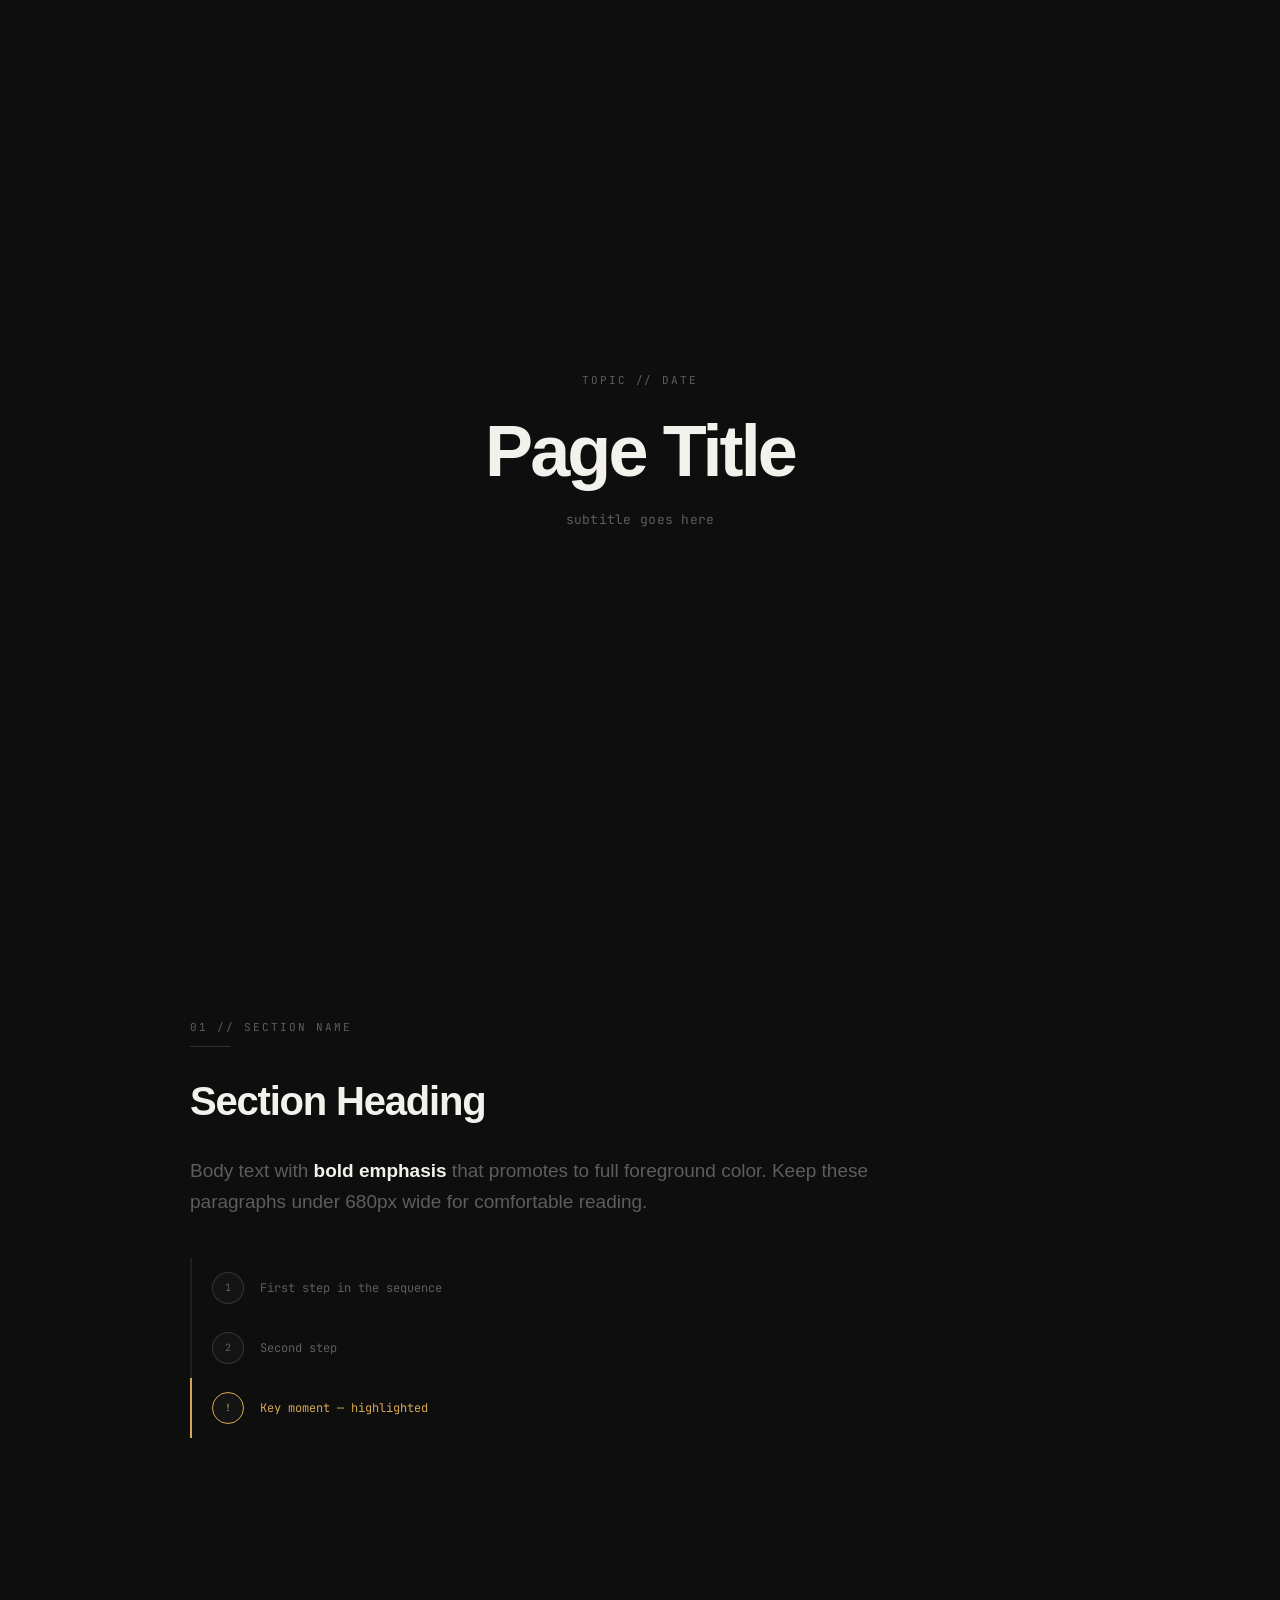
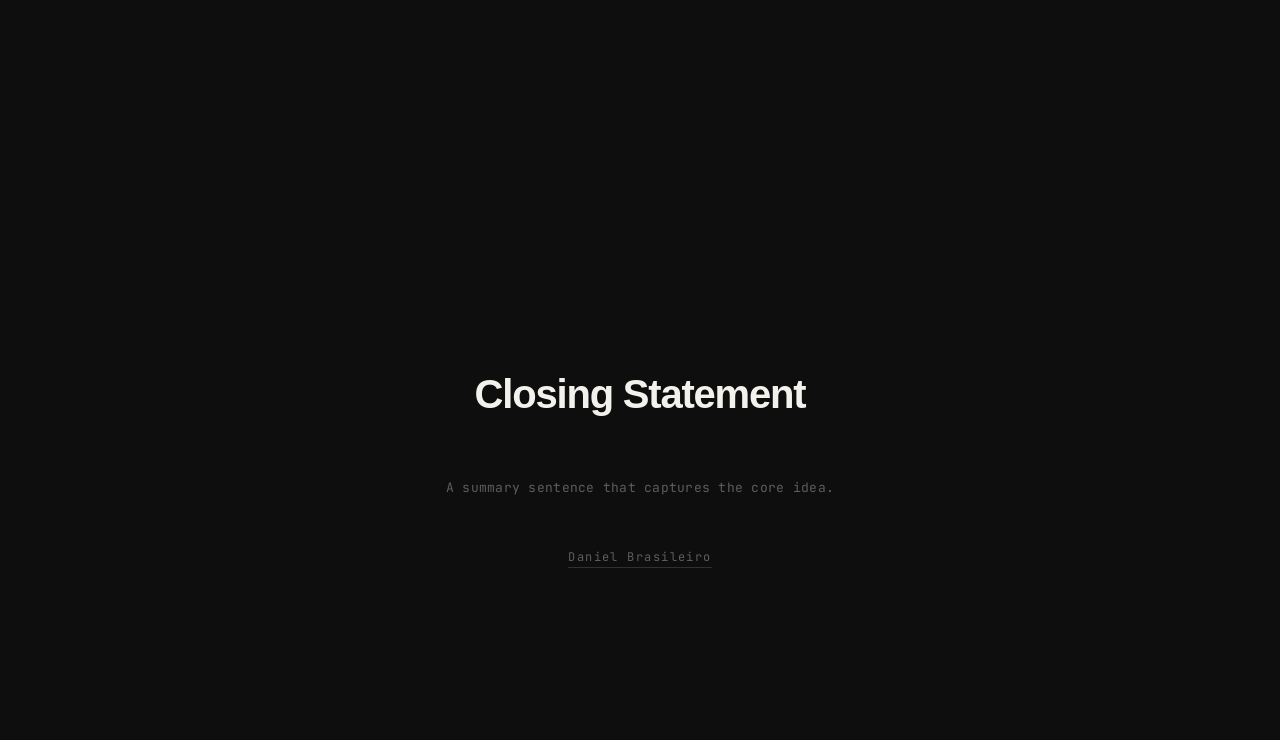
==== starter/index.html @ bafb22a1 "Initial commit: w-b.dev design system — tokens, components, starter template, Claude Code skill" ====
<!DOCTYPE html>
<html lang="en">
<head>
<meta charset="UTF-8">
<meta name="viewport" content="width=device-width, initial-scale=1.0">
<title>Page Title</title>
<link rel="preconnect" href="https://fonts.googleapis.com">
<link rel="preconnect" href="https://fonts.gstatic.com" crossorigin>
<link href="https://fonts.googleapis.com/css2?family=JetBrains+Mono:wght@300;400;500;700&display=swap" rel="stylesheet">
<style>
*,*::before,*::after{margin:0;padding:0;box-sizing:border-box}

/* ═══ DESIGN TOKENS ═══════════════════════════════════════════════════════════
   Source: https://design.w-b.dev
   Repo:   https://github.com/w3b3/design-system-w-b
   ═══════════════════════════════════════════════════════════════════════════ */
:root{
  /* Backgrounds */
  --bg:#0e0e0e;
  --bg2:#141414;

  /* Foreground — warm paper, never pure white */
  --fg:#f3f1ec;

  /* Opacity ladder — hierarchy through opacity, not hue */
  --dim:rgba(243,241,236,0.35);       /* body text, labels */
  --dimmer:rgba(243,241,236,0.15);    /* meta, timestamps, borders */
  --hair:rgba(243,241,236,0.08);      /* subtle dividers, card edges */

  /* Accent — the only non-grayscale color */
  --accent:#d4a853;
  --accent-dim:rgba(212,168,83,0.3);

  /* Typography — two faces, no exceptions */
  --mono:"JetBrains Mono",ui-monospace,SFMono-Regular,monospace;
  --helv:Helvetica,"Helvetica Neue",Arial,sans-serif;
}

/* ═══ BASE ═════════════════════════════════════════════════════════════════ */
html{scroll-behavior:smooth;background:var(--bg);color:var(--fg);font-family:var(--helv)}
body{background:var(--bg);overflow-x:hidden;-webkit-font-smoothing:antialiased}

/* ═══ SECTIONS ═════════════════════════════════════════════════════════════ */
.section{
  min-height:100vh;
  padding:120px 60px;
  opacity:0;transform:translateY(30px);
  transition:opacity 0.7s ease,transform 0.7s ease;
}
.section.visible{opacity:1;transform:translateY(0)}
.section-narrow{max-width:900px;margin:0 auto}
.section-wide{max-width:1400px;margin:0 auto}

/* ═══ TYPOGRAPHY ═══════════════════════════════════════════════════════════ */
h1{font-weight:700;font-size:clamp(42px,6vw,72px);letter-spacing:-0.04em;line-height:1.0}
h2{font-weight:700;font-size:clamp(24px,3.5vw,40px);letter-spacing:-0.03em;line-height:1.1;margin-bottom:32px}
h3{font-weight:700;font-size:clamp(18px,2.5vw,28px);letter-spacing:-0.02em;line-height:1.2;margin-bottom:16px}
.label{font-family:var(--mono);font-size:11px;letter-spacing:0.18em;text-transform:uppercase;color:var(--dim);margin-bottom:12px}
.body{font-family:var(--helv);font-size:clamp(16px,1.6vw,19px);line-height:1.65;color:var(--dim);max-width:680px}
.body strong{color:var(--fg);font-weight:600}
.mono{font-family:var(--mono);font-size:13px;letter-spacing:0.02em;color:var(--dim)}
.accent{color:var(--accent)}

/* ═══ UTILITIES ════════════════════════════════════════════════════════════ */
.divider{width:40px;height:1px;background:var(--dimmer);margin:0 0 32px}

/* ═══ FLOW CHAIN ═══════════════════════════════════════════════════════════ */
.flow-chain{display:flex;flex-direction:column;gap:0;margin:50px 0}
.flow-step{display:flex;align-items:center;gap:16px;padding:14px 20px;border-left:2px solid var(--hair);
  opacity:0;transform:translateX(-20px);transition:all 0.5s ease}
.visible .flow-step{opacity:1;transform:translateX(0)}
.flow-step:nth-child(1){transition-delay:0.1s}
.flow-step:nth-child(2){transition-delay:0.2s}
.flow-step:nth-child(3){transition-delay:0.3s}
.flow-step:nth-child(4){transition-delay:0.4s}
.flow-step:nth-child(5){transition-delay:0.5s}
.flow-step:nth-child(6){transition-delay:0.6s}
.flow-step:nth-child(7){transition-delay:0.7s}
.flow-step .step-icon{width:32px;height:32px;border-radius:50%;background:var(--bg2);border:1px solid var(--dimmer);
  display:flex;align-items:center;justify-content:center;font-family:var(--mono);font-size:10px;color:var(--dim);flex-shrink:0}
.flow-step .step-label{font-family:var(--mono);font-size:12px;color:var(--dim)}
.flow-step .step-time{font-family:var(--mono);font-size:11px;color:var(--dimmer);margin-left:auto;flex-shrink:0}
.flow-step.highlight{border-left-color:var(--accent)}
.flow-step.highlight .step-icon{border-color:var(--accent);color:var(--accent)}
.flow-step.highlight .step-label{color:var(--accent)}

/* ═══ CARDS ════════════════════════════════════════════════════════════════ */
.card-grid{display:grid;grid-template-columns:repeat(auto-fill,minmax(300px,1fr));gap:24px;margin:50px 0}
.card{padding:24px;border:1px solid var(--hair);background:var(--bg2);
  opacity:0;transform:translateY(20px);transition:all 0.6s ease}
.visible .card{opacity:1;transform:translateY(0)}
.visible .card:nth-child(1){transition-delay:0.1s}
.visible .card:nth-child(2){transition-delay:0.2s}
.visible .card:nth-child(3){transition-delay:0.3s}
.visible .card:nth-child(4){transition-delay:0.4s}
.visible .card:nth-child(5){transition-delay:0.5s}
.visible .card:nth-child(6){transition-delay:0.6s}
.card h4{font-family:var(--helv);font-weight:700;font-size:15px;letter-spacing:-0.01em;margin-bottom:10px}
.card p{font-family:var(--mono);font-size:12px;color:var(--dim);line-height:1.5}
.card.accent-card{border-color:var(--accent-dim)}
.card.accent-card h4{color:var(--accent)}

/* ═══ TOPOLOGY BOX ═════════════════════════════════════════════════════════ */
.topo-box{border:1px solid var(--hair);padding:24px;position:relative;margin:20px 0}
.topo-box .topo-title{font-family:var(--mono);font-size:10px;letter-spacing:0.16em;text-transform:uppercase;
  color:var(--dimmer);position:absolute;top:-8px;left:16px;background:var(--bg);padding:0 8px}
.topo-items{display:flex;flex-wrap:wrap;gap:10px;margin-top:8px}
.topo-item{font-family:var(--mono);font-size:11px;padding:5px 12px;border:1px solid var(--dimmer);color:var(--dim)}
.topo-item.hot{border-color:var(--accent-dim);color:var(--accent)}

/* ═══ STACKED LAYERS ═══════════════════════════════════════════════════════ */
.layers{display:flex;flex-direction:column;gap:0;max-width:700px;margin:50px 0}
.layer{padding:20px 24px;border:1px solid var(--hair);border-bottom:none;
  opacity:0;transform:translateY(20px);transition:all 0.5s ease}
.layer:last-child{border-bottom:1px solid var(--hair)}
.visible .layer{opacity:1;transform:translateY(0)}
.visible .layer:nth-child(1){transition-delay:0.15s}
.visible .layer:nth-child(2){transition-delay:0.35s}
.visible .layer:nth-child(3){transition-delay:0.55s}
.layer-name{font-family:var(--helv);font-weight:700;font-size:14px;margin-bottom:4px}
.layer-desc{font-family:var(--mono);font-size:11px;color:var(--dim)}
.layer.hot{border-color:var(--accent-dim)}
.layer.hot .layer-name{color:var(--accent)}

/* ═══ MATURITY / PROGRESS ══════════════════════════════════════════════════ */
.maturity{margin:50px 0}
.mat-level{display:flex;align-items:stretch;border-bottom:1px solid var(--hair);
  opacity:0;transform:translateX(-20px);transition:all 0.5s ease}
.visible .mat-level{opacity:1;transform:translateX(0)}
.visible .mat-level:nth-child(1){transition-delay:0.1s}
.visible .mat-level:nth-child(2){transition-delay:0.25s}
.visible .mat-level:nth-child(3){transition-delay:0.4s}
.visible .mat-level:nth-child(4){transition-delay:0.55s}
.visible .mat-level:nth-child(5){transition-delay:0.7s}
.mat-num{width:50px;padding:16px 0;text-align:center;font-family:var(--helv);font-weight:700;font-size:24px;color:var(--dimmer);flex-shrink:0}
.mat-content{padding:16px;flex:1}
.mat-content h4{font-family:var(--helv);font-weight:700;font-size:14px;margin-bottom:4px}
.mat-content p{font-family:var(--mono);font-size:11px;color:var(--dim);line-height:1.4}
.mat-level.current .mat-num{color:var(--accent)}
.mat-level.current{border-left:3px solid var(--accent)}

/* ═══ PIPELINE NODES ═══════════════════════════════════════════════════════ */
.node-row{display:flex;align-items:center;gap:20px;flex-wrap:wrap;margin:30px 0}
.node{width:64px;height:64px;border-radius:50%;border:2px solid var(--fg);
  display:flex;align-items:center;justify-content:center;
  font-family:var(--mono);font-size:9px;letter-spacing:0.06em;text-transform:uppercase}
.node.filled{background:var(--fg);color:var(--bg)}
.node.accent{border-color:var(--accent);color:var(--accent)}
.node-arrow{font-family:var(--mono);color:var(--dimmer);font-size:16px}

/* ═══ SPLIT PANELS ═════════════════════════════════════════════════════════ */
.split{display:grid;grid-template-columns:1fr 1fr;gap:60px;margin:60px 0}
.split-panel{padding:30px;border:1px solid var(--hair);position:relative}
.split-panel.old{opacity:0.4}
.split-panel.new{border-color:var(--accent-dim)}
.split-panel .panel-label{font-family:var(--mono);font-size:10px;letter-spacing:0.2em;text-transform:uppercase;color:var(--dim);margin-bottom:20px}
.split-panel.new .panel-label{color:var(--accent)}

/* ═══ TIMELINE / ROADMAP ═══════════════════════════════════════════════════ */
.roadmap{margin:50px 0}
.phase{padding:24px 0 24px 36px;border-left:2px solid var(--hair);position:relative;
  opacity:0;transform:translateX(-20px);transition:all 0.5s ease}
.visible .phase{opacity:1;transform:translateX(0)}
.visible .phase:nth-child(1){transition-delay:0.1s}
.visible .phase:nth-child(2){transition-delay:0.25s}
.visible .phase:nth-child(3){transition-delay:0.4s}
.visible .phase:nth-child(4){transition-delay:0.55s}
.visible .phase:nth-child(5){transition-delay:0.7s}
.phase::before{content:'';position:absolute;left:-6px;top:28px;width:10px;height:10px;border-radius:50%;background:var(--bg);border:2px solid var(--dimmer)}
.phase h4{font-family:var(--helv);font-weight:700;font-size:16px;margin-bottom:6px}
.phase ul{list-style:none;padding:0}
.phase li{font-family:var(--mono);font-size:12px;color:var(--dim);padding:3px 0;line-height:1.4}
.phase li::before{content:'';display:inline-block;width:6px;height:1px;background:var(--dim);margin-right:10px;vertical-align:middle}

/* ═══ ANIMATIONS ═══════════════════════════════════════════════════════════ */
@keyframes breathe{0%,100%{opacity:0.3}50%{opacity:1}}
@keyframes nodeIn{from{opacity:0;transform:scale(0.5)}to{opacity:1;transform:scale(1)}}
.breathe{animation:breathe 2s ease infinite}

/* ═══ RESPONSIVE ═══════════════════════════════════════════════════════════ */
@media(max-width:768px){
  .section{padding:80px 24px}
  .split{grid-template-columns:1fr;gap:30px}
  .card-grid{grid-template-columns:1fr}
}
</style>
</head>
<body>

<!-- ═══ HERO ═══════════════════════════════════════════════════════════════ -->
<section class="section" style="display:flex;flex-direction:column;justify-content:center;align-items:center;text-align:center;opacity:1;transform:none">
  <div class="label">Topic // Date</div>
  <h1 style="margin:16px 0">Page Title</h1>
  <p class="mono" style="margin-top:8px">subtitle goes here</p>
</section>

<!-- ═══ SECTION TEMPLATE ══════════════════════════════════════════════════ -->
<section class="section">
  <div class="section-narrow">
    <div class="label">01 // Section Name</div>
    <div class="divider"></div>
    <h2>Section Heading</h2>
    <p class="body">Body text with <strong>bold emphasis</strong> that promotes to full foreground color. Keep these paragraphs under 680px wide for comfortable reading.</p>

    <!-- Replace with your component of choice -->
    <div class="flow-chain" style="margin-top:40px">
      <div class="flow-step"><div class="step-icon">1</div><div class="step-label">First step in the sequence</div></div>
      <div class="flow-step"><div class="step-icon">2</div><div class="step-label">Second step</div></div>
      <div class="flow-step highlight"><div class="step-icon">!</div><div class="step-label">Key moment — highlighted</div></div>
    </div>
  </div>
</section>

<!-- ═══ OUTRO ═════════════════════════════════════════════════════════════ -->
<section class="section" style="display:flex;flex-direction:column;justify-content:center;align-items:center;text-align:center;min-height:60vh">
  <h2>Closing Statement</h2>
  <p class="mono" style="margin-top:30px;max-width:500px;text-align:center;line-height:1.6">A summary sentence that captures the core idea.</p>
  <a href="https://linkedin.com/in/brasileiro" target="_blank" rel="noopener"
     style="display:inline-block;margin-top:50px;font-family:var(--mono);font-size:12px;letter-spacing:0.12em;color:var(--dim);text-decoration:none;border-bottom:1px solid var(--dimmer);padding-bottom:2px;transition:color 0.2s,border-color 0.2s"
     onmouseover="this.style.color='var(--fg)';this.style.borderColor='var(--fg)'"
     onmouseout="this.style.color='var(--dim)';this.style.borderColor='var(--dimmer)'">Daniel Brasileiro</a>
</section>

<!-- ═══ SCROLL OBSERVER ═══════════════════════════════════════════════════ -->
<script>
const observer = new IntersectionObserver((entries) => {
  entries.forEach(entry => {
    if (entry.isIntersecting) entry.target.classList.add('visible');
  });
}, { threshold: 0.15, rootMargin: '0px 0px -10% 0px' });
document.querySelectorAll('.section').forEach(s => observer.observe(s));
</script>
</body>
</html>
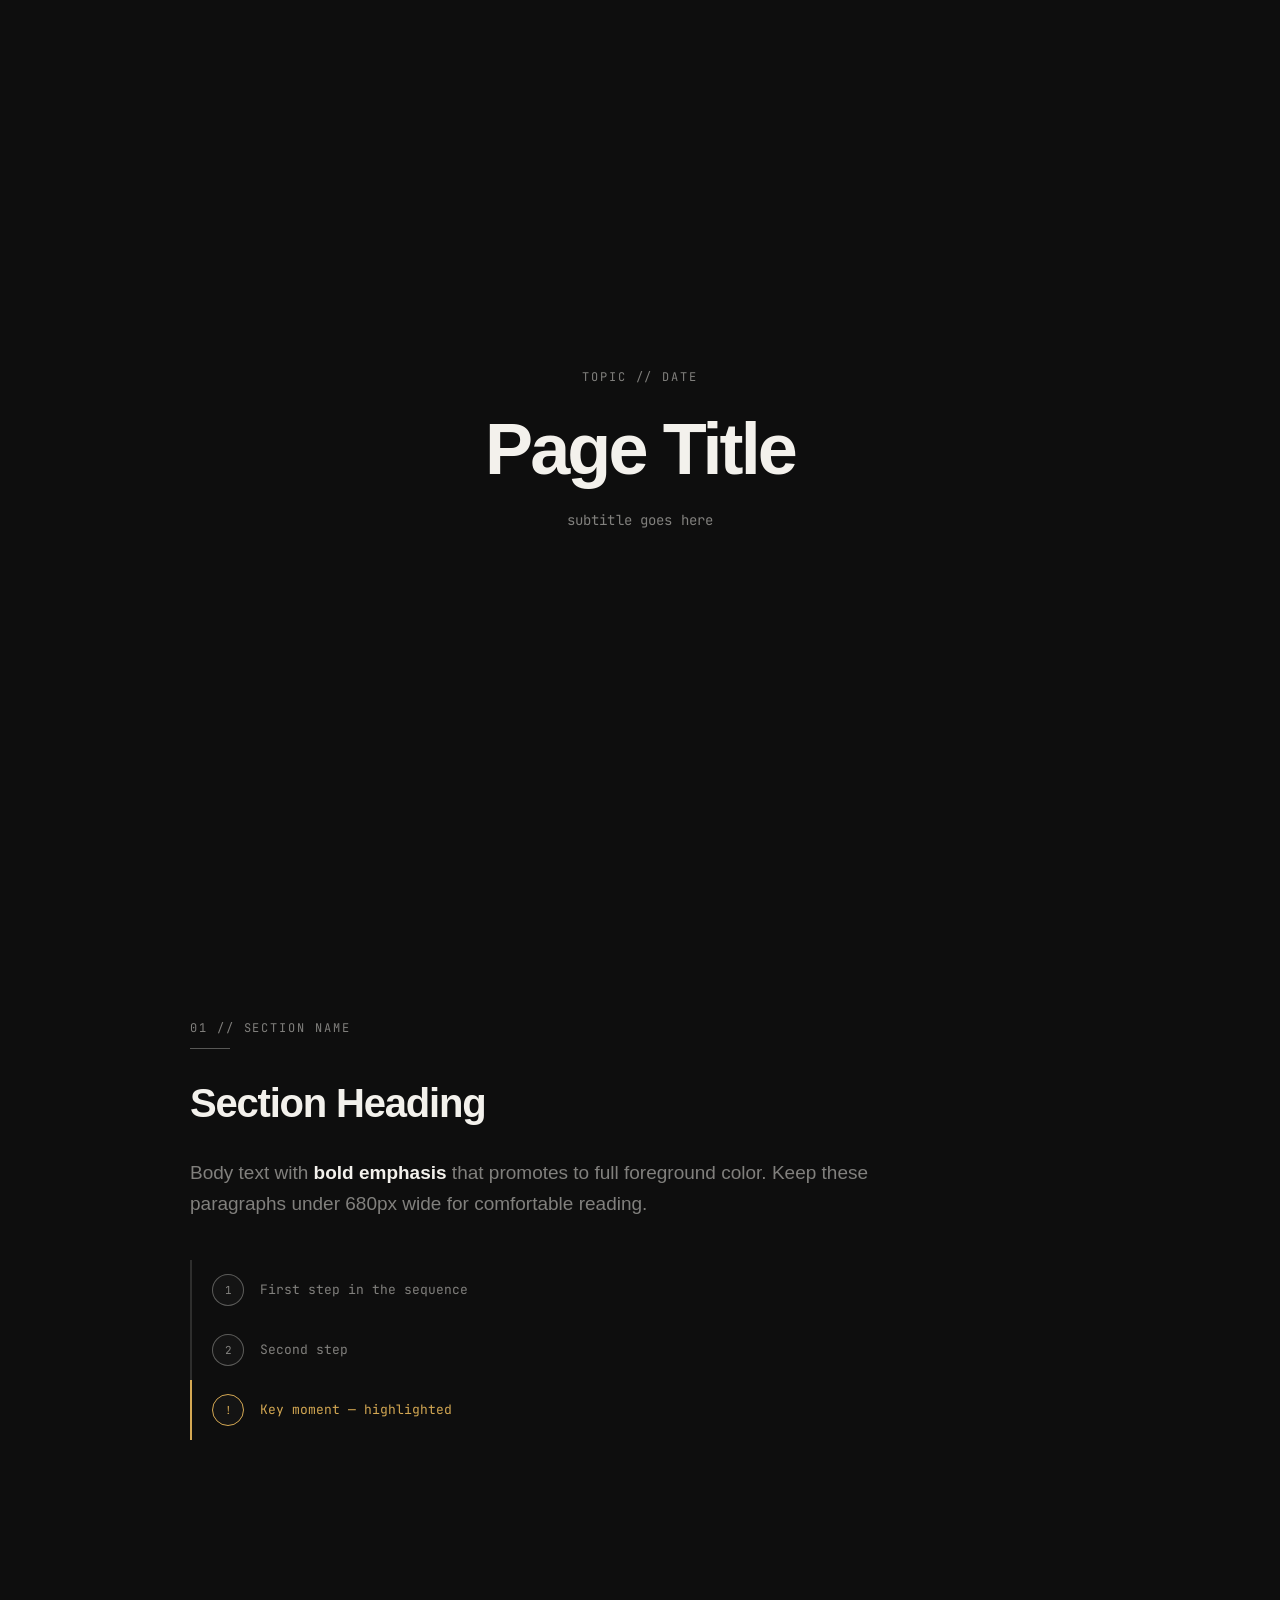
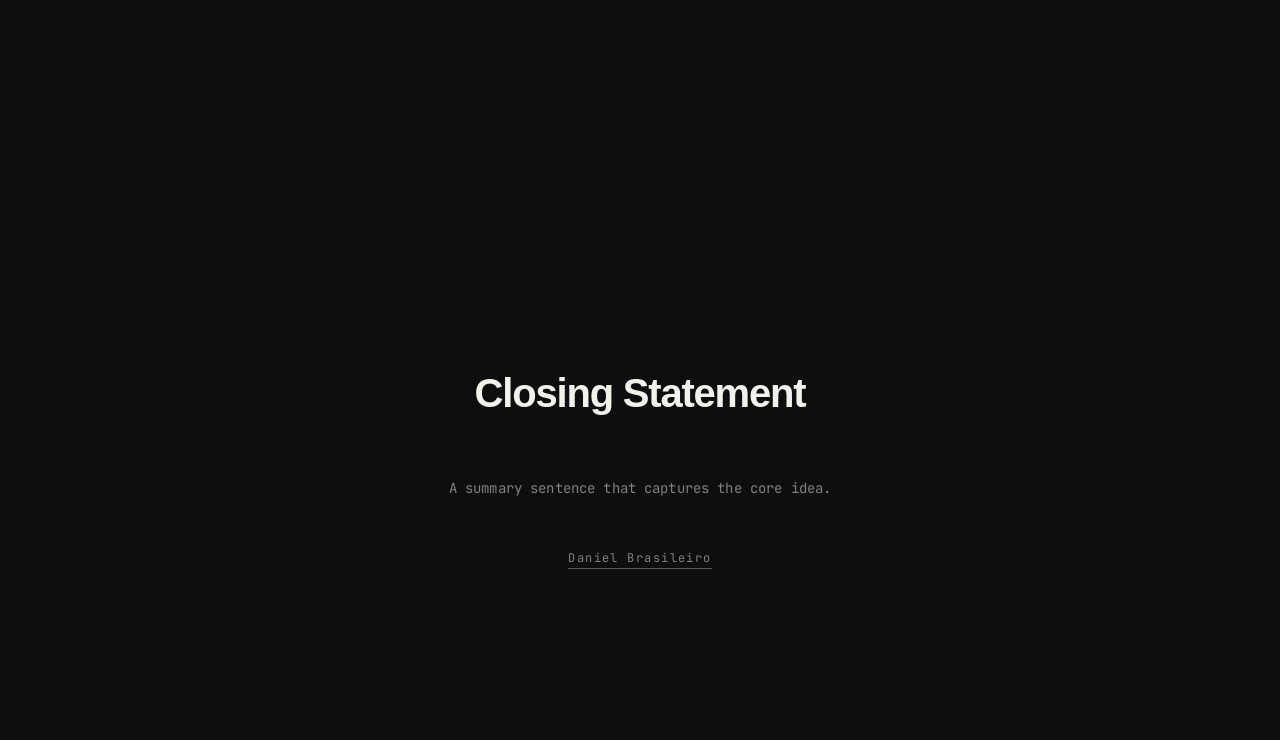
==== commit 980cc567: "Improve design system readability by raising contrast and text sizes" ====
--- a/starter/index.html
+++ b/starter/index.html
@@ -23,9 +23,10 @@
   --fg:#f3f1ec;
 
   /* Opacity ladder — hierarchy through opacity, not hue */
-  --dim:rgba(243,241,236,0.35);       /* body text, labels */
-  --dimmer:rgba(243,241,236,0.15);    /* meta, timestamps, borders */
-  --hair:rgba(243,241,236,0.08);      /* subtle dividers, card edges */
+  /* Note: keep body text >= 4.5:1 contrast on --bg */
+  --dim:rgba(243,241,236,0.5);        /* body text, labels */
+  --dimmer:rgba(243,241,236,0.32);    /* meta, timestamps, borders */
+  --hair:rgba(243,241,236,0.14);      /* subtle dividers, card edges */
 
   /* Accent — the only non-grayscale color */
   --accent:#d4a853;
@@ -37,8 +38,8 @@
 }
 
 /* ═══ BASE ═════════════════════════════════════════════════════════════════ */
-html{scroll-behavior:smooth;background:var(--bg);color:var(--fg);font-family:var(--helv)}
-body{background:var(--bg);overflow-x:hidden;-webkit-font-smoothing:antialiased}
+html{scroll-behavior:smooth;background:var(--bg);color:var(--fg);font-family:var(--helv);font-size:16px}
+body{background:var(--bg);overflow-x:hidden;-webkit-font-smoothing:antialiased;text-rendering:optimizeLegibility}
 
 /* ═══ SECTIONS ═════════════════════════════════════════════════════════════ */
 .section{
@@ -55,10 +56,10 @@
 h1{font-weight:700;font-size:clamp(42px,6vw,72px);letter-spacing:-0.04em;line-height:1.0}
 h2{font-weight:700;font-size:clamp(24px,3.5vw,40px);letter-spacing:-0.03em;line-height:1.1;margin-bottom:32px}
 h3{font-weight:700;font-size:clamp(18px,2.5vw,28px);letter-spacing:-0.02em;line-height:1.2;margin-bottom:16px}
-.label{font-family:var(--mono);font-size:11px;letter-spacing:0.18em;text-transform:uppercase;color:var(--dim);margin-bottom:12px}
+.label{font-family:var(--mono);font-size:12px;letter-spacing:0.16em;text-transform:uppercase;color:var(--dim);margin-bottom:12px}
 .body{font-family:var(--helv);font-size:clamp(16px,1.6vw,19px);line-height:1.65;color:var(--dim);max-width:680px}
 .body strong{color:var(--fg);font-weight:600}
-.mono{font-family:var(--mono);font-size:13px;letter-spacing:0.02em;color:var(--dim)}
+.mono{font-family:var(--mono);font-size:14px;letter-spacing:0.01em;color:var(--dim);line-height:1.6}
 .accent{color:var(--accent)}
 
 /* ═══ UTILITIES ════════════════════════════════════════════════════════════ */
@@ -77,9 +78,9 @@
 .flow-step:nth-child(6){transition-delay:0.6s}
 .flow-step:nth-child(7){transition-delay:0.7s}
 .flow-step .step-icon{width:32px;height:32px;border-radius:50%;background:var(--bg2);border:1px solid var(--dimmer);
-  display:flex;align-items:center;justify-content:center;font-family:var(--mono);font-size:10px;color:var(--dim);flex-shrink:0}
-.flow-step .step-label{font-family:var(--mono);font-size:12px;color:var(--dim)}
-.flow-step .step-time{font-family:var(--mono);font-size:11px;color:var(--dimmer);margin-left:auto;flex-shrink:0}
+  display:flex;align-items:center;justify-content:center;font-family:var(--mono);font-size:11px;color:var(--dim);flex-shrink:0}
+.flow-step .step-label{font-family:var(--mono);font-size:13px;color:var(--dim)}
+.flow-step .step-time{font-family:var(--mono);font-size:12px;color:var(--dimmer);margin-left:auto;flex-shrink:0}
 .flow-step.highlight{border-left-color:var(--accent)}
 .flow-step.highlight .step-icon{border-color:var(--accent);color:var(--accent)}
 .flow-step.highlight .step-label{color:var(--accent)}
@@ -96,16 +97,16 @@
 .visible .card:nth-child(5){transition-delay:0.5s}
 .visible .card:nth-child(6){transition-delay:0.6s}
 .card h4{font-family:var(--helv);font-weight:700;font-size:15px;letter-spacing:-0.01em;margin-bottom:10px}
-.card p{font-family:var(--mono);font-size:12px;color:var(--dim);line-height:1.5}
+.card p{font-family:var(--mono);font-size:13px;color:var(--dim);line-height:1.55}
 .card.accent-card{border-color:var(--accent-dim)}
 .card.accent-card h4{color:var(--accent)}
 
 /* ═══ TOPOLOGY BOX ═════════════════════════════════════════════════════════ */
 .topo-box{border:1px solid var(--hair);padding:24px;position:relative;margin:20px 0}
-.topo-box .topo-title{font-family:var(--mono);font-size:10px;letter-spacing:0.16em;text-transform:uppercase;
+.topo-box .topo-title{font-family:var(--mono);font-size:11px;letter-spacing:0.14em;text-transform:uppercase;
   color:var(--dimmer);position:absolute;top:-8px;left:16px;background:var(--bg);padding:0 8px}
 .topo-items{display:flex;flex-wrap:wrap;gap:10px;margin-top:8px}
-.topo-item{font-family:var(--mono);font-size:11px;padding:5px 12px;border:1px solid var(--dimmer);color:var(--dim)}
+.topo-item{font-family:var(--mono);font-size:12px;padding:5px 12px;border:1px solid var(--dimmer);color:var(--dim)}
 .topo-item.hot{border-color:var(--accent-dim);color:var(--accent)}
 
 /* ═══ STACKED LAYERS ═══════════════════════════════════════════════════════ */
@@ -118,7 +119,7 @@
 .visible .layer:nth-child(2){transition-delay:0.35s}
 .visible .layer:nth-child(3){transition-delay:0.55s}
 .layer-name{font-family:var(--helv);font-weight:700;font-size:14px;margin-bottom:4px}
-.layer-desc{font-family:var(--mono);font-size:11px;color:var(--dim)}
+.layer-desc{font-family:var(--mono);font-size:12px;color:var(--dim);line-height:1.45}
 .layer.hot{border-color:var(--accent-dim)}
 .layer.hot .layer-name{color:var(--accent)}
 
@@ -135,7 +136,7 @@
 .mat-num{width:50px;padding:16px 0;text-align:center;font-family:var(--helv);font-weight:700;font-size:24px;color:var(--dimmer);flex-shrink:0}
 .mat-content{padding:16px;flex:1}
 .mat-content h4{font-family:var(--helv);font-weight:700;font-size:14px;margin-bottom:4px}
-.mat-content p{font-family:var(--mono);font-size:11px;color:var(--dim);line-height:1.4}
+.mat-content p{font-family:var(--mono);font-size:12px;color:var(--dim);line-height:1.5}
 .mat-level.current .mat-num{color:var(--accent)}
 .mat-level.current{border-left:3px solid var(--accent)}
 
@@ -143,7 +144,7 @@
 .node-row{display:flex;align-items:center;gap:20px;flex-wrap:wrap;margin:30px 0}
 .node{width:64px;height:64px;border-radius:50%;border:2px solid var(--fg);
   display:flex;align-items:center;justify-content:center;
-  font-family:var(--mono);font-size:9px;letter-spacing:0.06em;text-transform:uppercase}
+  font-family:var(--mono);font-size:10px;letter-spacing:0.05em;text-transform:uppercase}
 .node.filled{background:var(--fg);color:var(--bg)}
 .node.accent{border-color:var(--accent);color:var(--accent)}
 .node-arrow{font-family:var(--mono);color:var(--dimmer);font-size:16px}
@@ -153,7 +154,7 @@
 .split-panel{padding:30px;border:1px solid var(--hair);position:relative}
 .split-panel.old{opacity:0.4}
 .split-panel.new{border-color:var(--accent-dim)}
-.split-panel .panel-label{font-family:var(--mono);font-size:10px;letter-spacing:0.2em;text-transform:uppercase;color:var(--dim);margin-bottom:20px}
+.split-panel .panel-label{font-family:var(--mono);font-size:12px;letter-spacing:0.14em;text-transform:uppercase;color:var(--dim);margin-bottom:20px}
 .split-panel.new .panel-label{color:var(--accent)}
 
 /* ═══ TIMELINE / ROADMAP ═══════════════════════════════════════════════════ */
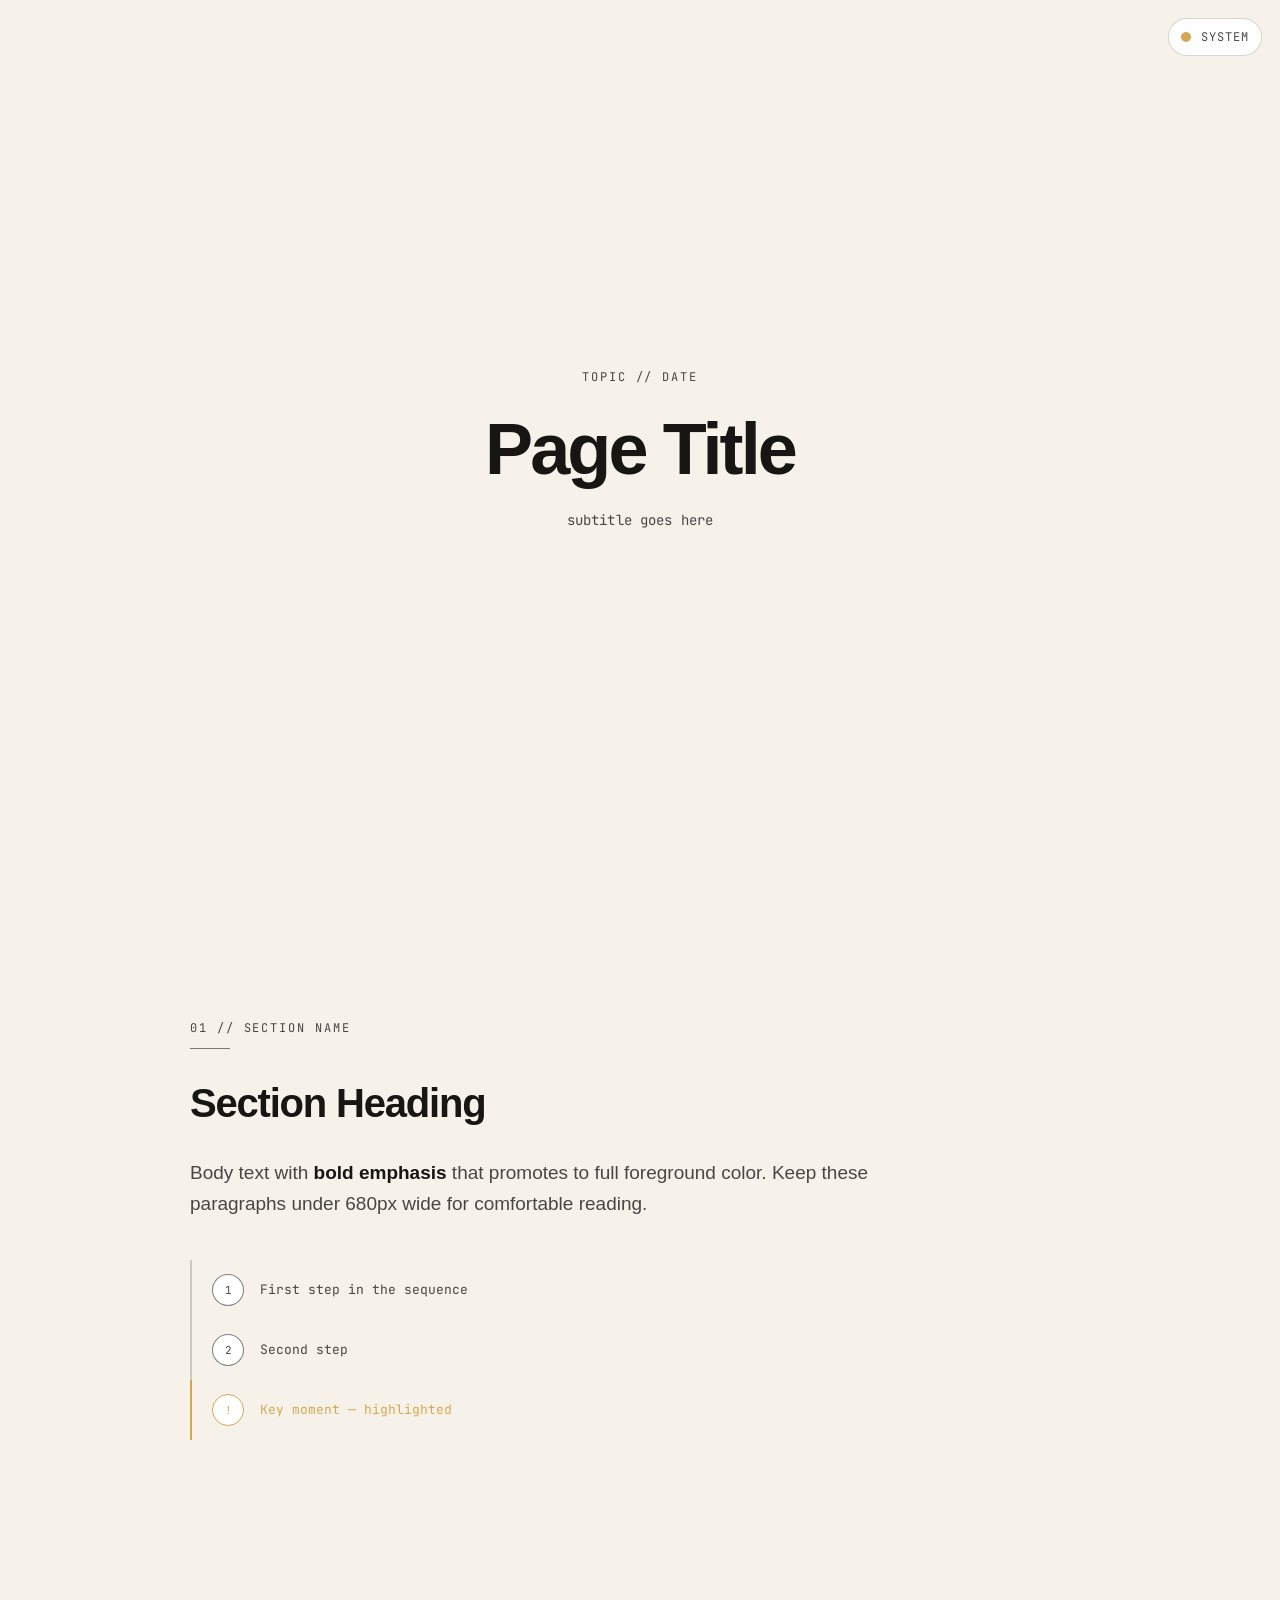
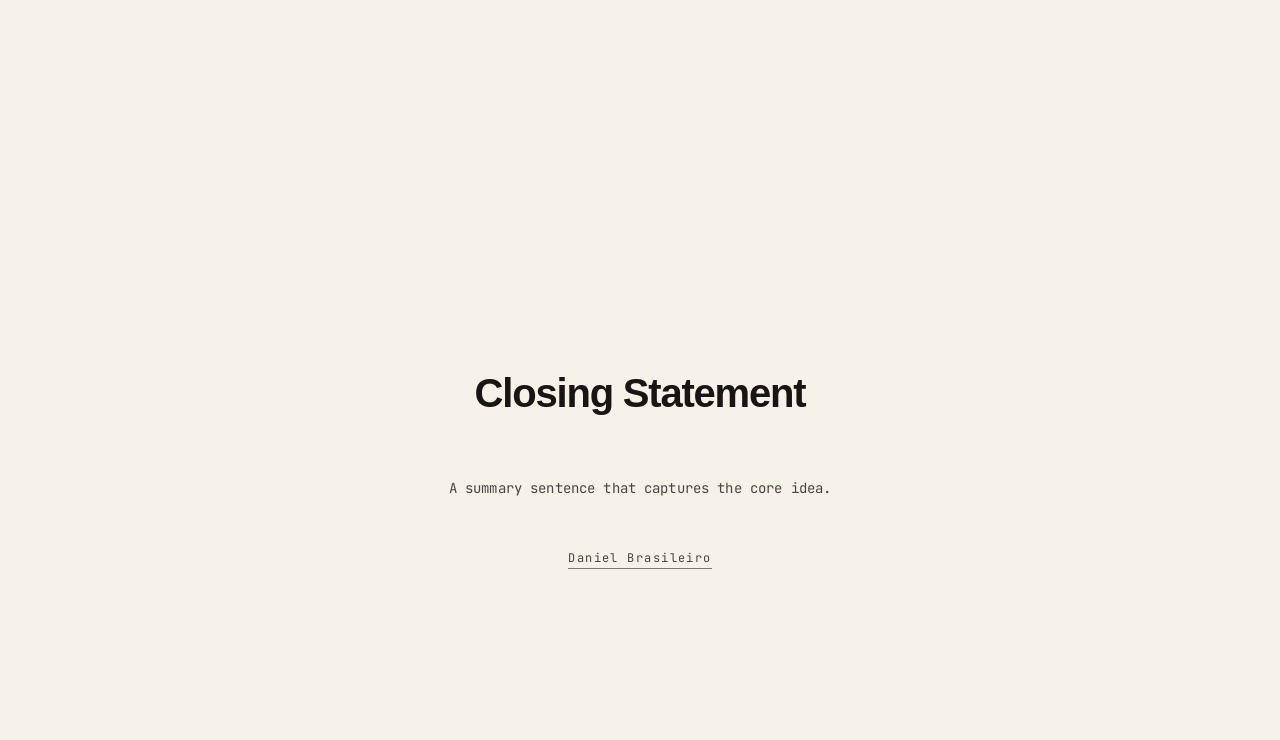
==== commit b4ace4e8: "Add light theme toggle and tokens" ====
--- a/starter/index.html
+++ b/starter/index.html
@@ -37,9 +37,50 @@
   --helv:Helvetica,"Helvetica Neue",Arial,sans-serif;
 }
 
+/* Light theme */
+:root[data-theme="light"]{
+  --bg:#f6f2ea;
+  --bg2:#ffffff;
+  --fg:#171614;
+  --dim:rgba(23,22,20,0.78);
+  --dimmer:rgba(23,22,20,0.55);
+  --hair:rgba(23,22,20,0.18);
+}
+@media (prefers-color-scheme: light){
+  :root:not([data-theme]){
+    --bg:#f6f2ea;
+    --bg2:#ffffff;
+    --fg:#171614;
+    --dim:rgba(23,22,20,0.78);
+    --dimmer:rgba(23,22,20,0.55);
+    --hair:rgba(23,22,20,0.18);
+  }
+}
+@media (prefers-contrast: more) and (prefers-color-scheme: light){
+  :root:not([data-theme]),
+  :root[data-theme="light"]{
+    --dim:rgba(23,22,20,0.9);
+    --dimmer:rgba(23,22,20,0.72);
+    --hair:rgba(23,22,20,0.28);
+  }
+}
+
 /* ═══ BASE ═════════════════════════════════════════════════════════════════ */
 html{scroll-behavior:smooth;background:var(--bg);color:var(--fg);font-family:var(--helv);font-size:16px}
 body{background:var(--bg);overflow-x:hidden;-webkit-font-smoothing:antialiased;text-rendering:optimizeLegibility}
+
+/* Theme toggle */
+.theme-toggle{
+  position:fixed;top:18px;right:18px;z-index:50;
+  display:inline-flex;align-items:center;gap:10px;
+  padding:10px 12px;border-radius:999px;
+  border:1px solid var(--hair);background:color-mix(in srgb, var(--bg2) 92%, transparent);
+  color:var(--dim);font-family:var(--mono);font-size:12px;letter-spacing:0.08em;text-transform:uppercase;
+  cursor:pointer;user-select:none;transition:color 0.2s,border-color 0.2s,background 0.2s,transform 0.2s;
+}
+.theme-toggle:hover{color:var(--fg);border-color:var(--dimmer);transform:translateY(-1px)}
+.theme-toggle .dot{width:10px;height:10px;border-radius:50%;background:var(--accent)}
+.theme-toggle:focus-visible{outline:2px solid var(--accent);outline-offset:3px}
 
 /* ═══ SECTIONS ═════════════════════════════════════════════════════════════ */
 .section{
@@ -187,6 +228,10 @@
 </style>
 </head>
 <body>
+  <button class="theme-toggle" type="button" id="themeToggle" aria-label="Toggle theme">
+    <span class="dot" aria-hidden="true"></span>
+    <span id="themeToggleLabel">Theme</span>
+  </button>
 
 <!-- ═══ HERO ═══════════════════════════════════════════════════════════════ -->
 <section class="section" style="display:flex;flex-direction:column;justify-content:center;align-items:center;text-align:center;opacity:1;transform:none">
@@ -224,6 +269,30 @@
 
 <!-- ═══ SCROLL OBSERVER ═══════════════════════════════════════════════════ -->
 <script>
+const THEME_KEY = 'w-b:theme';
+function applyTheme(next){
+  if (!next || next === 'system') document.documentElement.removeAttribute('data-theme');
+  else document.documentElement.setAttribute('data-theme', next);
+  try{ localStorage.setItem(THEME_KEY, next || 'system'); }catch{}
+  const label = document.getElementById('themeToggleLabel');
+  if (label){
+    const current = document.documentElement.getAttribute('data-theme') || 'system';
+    label.textContent = current === 'light' ? 'Light' : (current === 'dark' ? 'Dark' : 'System');
+  }
+}
+function cycleTheme(){
+  const current = document.documentElement.getAttribute('data-theme') || 'system';
+  const next = current === 'system' ? 'light' : (current === 'light' ? 'dark' : 'system');
+  applyTheme(next);
+}
+try{
+  const saved = localStorage.getItem(THEME_KEY);
+  if (saved && saved !== 'system') document.documentElement.setAttribute('data-theme', saved);
+}catch{}
+applyTheme(document.documentElement.getAttribute('data-theme') || 'system');
+const themeToggle = document.getElementById('themeToggle');
+if (themeToggle) themeToggle.addEventListener('click', cycleTheme);
+
 const observer = new IntersectionObserver((entries) => {
   entries.forEach(entry => {
     if (entry.isIntersecting) entry.target.classList.add('visible');
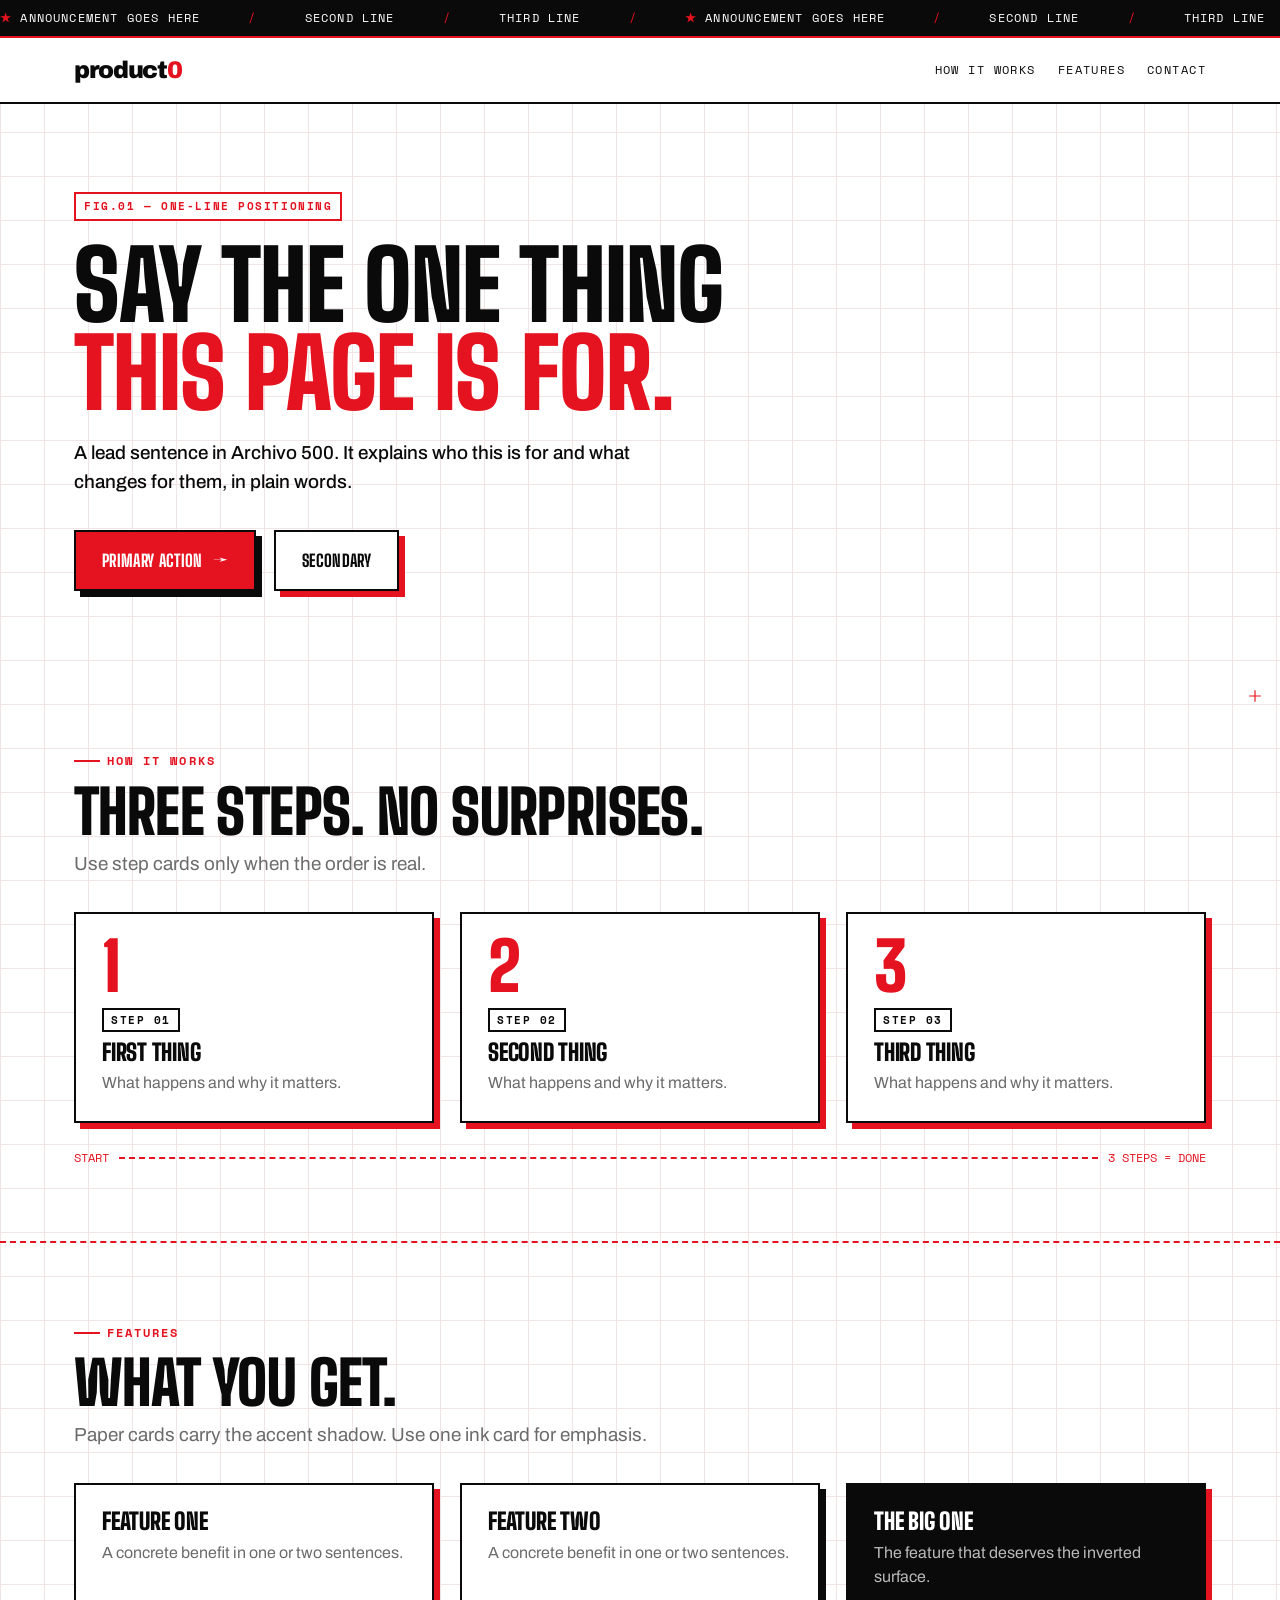
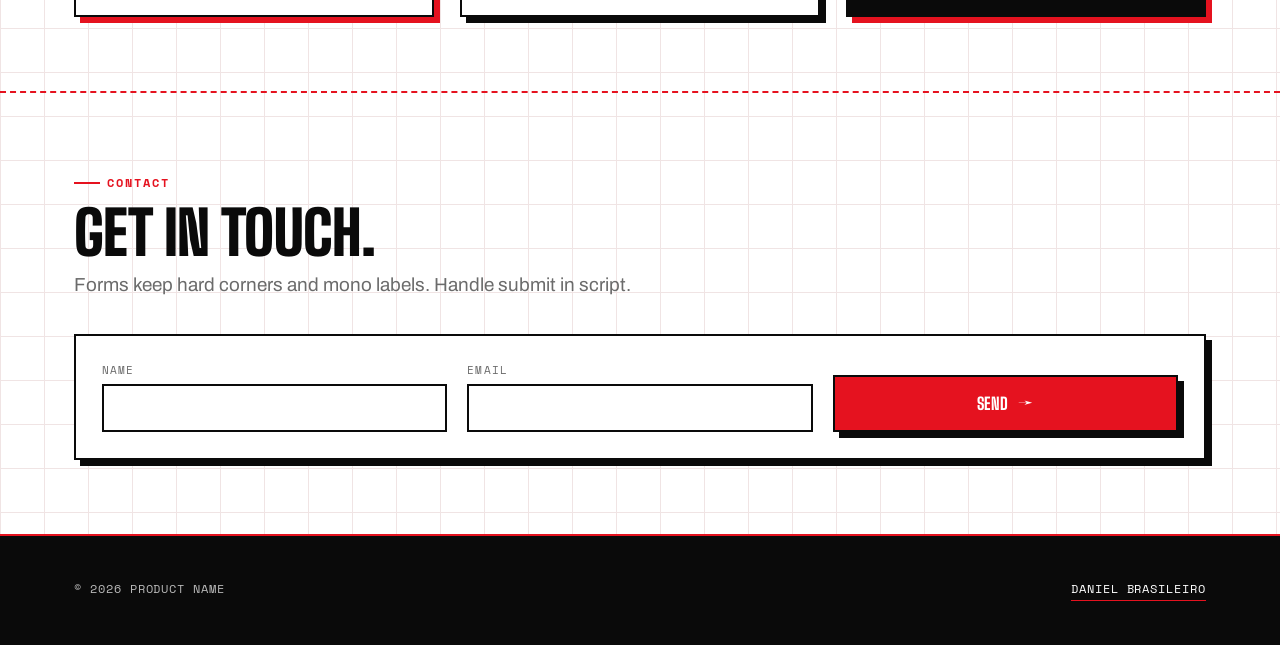
==== commit 90096098: "Revamp: Blueprint (tatame0) becomes the w-b.dev design system v2 - tokens.css: light Blueprint token" ====
--- a/starter/index.html
+++ b/starter/index.html
@@ -1,304 +1,199 @@
-<!DOCTYPE html>
+<!doctype html>
 <html lang="en">
 <head>
-<meta charset="UTF-8">
-<meta name="viewport" content="width=device-width, initial-scale=1.0">
-<title>Page Title</title>
-<link rel="preconnect" href="https://fonts.googleapis.com">
-<link rel="preconnect" href="https://fonts.gstatic.com" crossorigin>
-<link href="https://fonts.googleapis.com/css2?family=JetBrains+Mono:wght@300;400;500;700&display=swap" rel="stylesheet">
-<style>
-*,*::before,*::after{margin:0;padding:0;box-sizing:border-box}
+  <meta charset="UTF-8" />
+  <meta name="viewport" content="width=device-width, initial-scale=1.0" />
+  <meta name="color-scheme" content="light only" />
+  <title>Page Title</title>
+  <!-- Blueprint starter (w-b.dev design system v2).
+       Copy this file, then:
+       1. Keep tokens.css and pick ONE theme (or override the four --t-accent-* vars).
+       2. Replace the copy. Delete the components you don't need.
+       If you host the page elsewhere, point the two links at https://design.w-b.dev/... -->
+  <link rel="preconnect" href="https://fonts.googleapis.com" />
+  <link rel="preconnect" href="https://fonts.gstatic.com" crossorigin />
+  <link rel="stylesheet" href="https://fonts.googleapis.com/css2?family=Big+Shoulders+Display:wght@700;800;900&family=Space+Mono:wght@400;700&family=Archivo:wght@400;500;600;700;800;900&display=swap" />
+  <link rel="stylesheet" href="../tokens.css" />
+  <link rel="stylesheet" href="../themes/tatame0.css" />
+  <style>
+    *{box-sizing:border-box;margin:0;padding:0}
+    body{background:var(--t-paper);color:var(--t-ink);font-family:var(--t-font-body);line-height:var(--t-leading-body);
+      background-image:var(--t-bg-grid);background-size:var(--t-grid-size) var(--t-grid-size)}
+    .wrap{max-width:var(--t-maxw);margin:0 auto;padding:0 var(--t-gutter)}
+    h1,h2,h3{font-family:var(--t-font-display);font-weight:var(--t-weight-black);line-height:var(--t-leading-display);
+      letter-spacing:var(--t-tracking-display);text-transform:uppercase;text-wrap:balance}
+    a{color:inherit}
+    :focus-visible{outline:var(--t-line) solid var(--t-accent);outline-offset:3px}
 
-/* ═══ DESIGN TOKENS ═══════════════════════════════════════════════════════════
-   Source: https://design.w-b.dev
-   Repo:   https://github.com/w3b3/design-system-w-b
-   ═══════════════════════════════════════════════════════════════════════════ */
-:root{
-  /* Backgrounds */
-  --bg:#0e0e0e;
-  --bg2:#141414;
+    /* ticker */
+    .ticker{background:var(--t-ink);color:#fff;font-family:var(--t-font-mono);font-size:.74rem;letter-spacing:.1em;
+      text-transform:uppercase;overflow:hidden;border-bottom:var(--t-line) solid var(--t-accent)}
+    .ticker .track{display:flex;gap:3rem;white-space:nowrap;padding:9px 0;width:max-content;animation:marquee var(--t-marquee) linear infinite}
+    .ticker b,.ticker .dot{color:var(--t-accent)}
+    @keyframes marquee{to{transform:translateX(-50%)}}
 
-  /* Foreground — warm paper, never pure white */
-  --fg:#f3f1ec;
+    /* nav */
+    .nav{background:var(--t-paper);border-bottom:var(--t-border)}
+    .nav .wrap{display:flex;align-items:center;justify-content:space-between;gap:16px;padding-block:14px}
+    .logo{font-family:var(--t-font-wordmark);font-weight:900;font-size:1.5rem;letter-spacing:-.055em;text-transform:lowercase;text-decoration:none}
+    .logo span{color:var(--t-accent)}
+    .nav ul{display:flex;gap:22px;list-style:none;font-family:var(--t-font-mono);font-size:.74rem;letter-spacing:.12em;text-transform:uppercase}
+    .nav ul a{text-decoration:none}
+    .nav ul a:hover{color:var(--t-accent)}
+    @media(max-width:640px){.nav ul{display:none}}
 
-  /* Opacity ladder — hierarchy through opacity, not hue */
-  /* Note: keep body text >= 4.5:1 contrast on --bg */
-  --dim:rgba(243,241,236,0.5);        /* body text, labels */
-  --dimmer:rgba(243,241,236,0.32);    /* meta, timestamps, borders */
-  --hair:rgba(243,241,236,0.14);      /* subtle dividers, card edges */
+    /* kicker + section */
+    .lbl{font-family:var(--t-font-mono);font-size:var(--t-text-label);font-weight:700;letter-spacing:.18em;text-transform:uppercase;
+      color:var(--t-accent);display:inline-flex;align-items:center;gap:.6em;margin-bottom:14px}
+    .lbl::before{content:"";width:26px;border-top:var(--t-line) solid var(--t-accent)}
+    section{padding:var(--t-section-y) 0;border-bottom:var(--t-divider);position:relative}
+    section h2{font-size:var(--t-text-h2);margin-bottom:10px}
+    .sub{color:var(--t-muted);max-width:60ch;margin-bottom:34px;font-size:var(--t-text-lead)}
+    .cross{position:absolute;top:18px;right:18px;width:14px;height:14px;color:var(--t-accent)}
 
-  /* Accent — the only non-grayscale color */
-  --accent:#d4a853;
-  --accent-dim:rgba(212,168,83,0.3);
+    /* hero */
+    .hero{padding:88px 0 80px}
+    .hero h1{font-size:var(--t-text-hero);max-width:14ch}
+    .hero h1 em{font-style:normal;color:var(--t-accent)}
+    .hero p{font-size:var(--t-text-lead);font-weight:500;max-width:52ch;margin:22px 0 34px}
+    .fig{display:inline-block;font-family:var(--t-font-mono);font-size:.7rem;font-weight:700;letter-spacing:.14em;text-transform:uppercase;
+      color:var(--t-accent);border:var(--t-line) solid var(--t-accent);background:#fff;padding:4px 8px;margin-bottom:20px}
 
-  /* Typography — two faces, no exceptions */
-  --mono:"JetBrains Mono",ui-monospace,SFMono-Regular,monospace;
-  --helv:Helvetica,"Helvetica Neue",Arial,sans-serif;
-}
+    /* buttons */
+    .row{display:flex;gap:18px;flex-wrap:wrap;align-items:center}
+    .btn{font-family:var(--t-font-display);font-weight:var(--t-weight-display);text-transform:uppercase;letter-spacing:.02em;font-size:1.05rem;
+      display:inline-flex;align-items:center;gap:.6em;background:var(--t-accent);color:#fff;padding:16px 26px;border:var(--t-border);
+      box-shadow:var(--t-shadow-ink);text-decoration:none;cursor:pointer;
+      transition:transform var(--t-dur-fast) ease,box-shadow var(--t-dur-fast) ease}
+    .btn:hover{transform:translate(-2px,-2px);box-shadow:var(--t-shadow-hover)}
+    .btn:active{transform:translate(3px,3px);box-shadow:var(--t-shadow-active)}
+    .btn.ghost{background:#fff;color:var(--t-ink);box-shadow:var(--t-shadow)}
+    .btn.ghost:hover{box-shadow:var(--t-shadow-hover-red)}
+    .btn .arrow{transition:transform .15s ease}
+    .btn:hover .arrow{transform:translateX(4px)}
 
-/* Light theme */
-:root[data-theme="light"]{
-  --bg:#f6f2ea;
-  --bg2:#ffffff;
-  --fg:#171614;
-  --dim:rgba(23,22,20,0.78);
-  --dimmer:rgba(23,22,20,0.55);
-  --hair:rgba(23,22,20,0.18);
-}
-@media (prefers-color-scheme: light){
-  :root:not([data-theme]){
-    --bg:#f6f2ea;
-    --bg2:#ffffff;
-    --fg:#171614;
-    --dim:rgba(23,22,20,0.78);
-    --dimmer:rgba(23,22,20,0.55);
-    --hair:rgba(23,22,20,0.18);
-  }
-}
-@media (prefers-contrast: more) and (prefers-color-scheme: light){
-  :root:not([data-theme]),
-  :root[data-theme="light"]{
-    --dim:rgba(23,22,20,0.9);
-    --dimmer:rgba(23,22,20,0.72);
-    --hair:rgba(23,22,20,0.28);
-  }
-}
+    /* cards */
+    .cards{display:grid;grid-template-columns:repeat(auto-fit,minmax(250px,1fr));gap:26px}
+    .card{background:#fff;border:var(--t-border);padding:26px;box-shadow:var(--t-shadow);min-width:0}
+    .card h3{font-size:var(--t-text-h3);margin-bottom:8px}
+    .card p{color:var(--t-muted)}
+    .card.ink{background:var(--t-ink);color:#fff}
+    .card.ink p{color:var(--t-on-ink-dim)}
+    .step .n{font-family:var(--t-font-display);font-weight:900;font-size:4.2rem;line-height:.8;color:var(--t-accent)}
+    .step .badge{display:inline-block;font-family:var(--t-font-mono);font-size:.68rem;font-weight:700;letter-spacing:.14em;
+      text-transform:uppercase;border:var(--t-line) solid var(--t-ink);padding:2px 7px;margin:14px 0 10px}
 
-/* ═══ BASE ═════════════════════════════════════════════════════════════════ */
-html{scroll-behavior:smooth;background:var(--bg);color:var(--fg);font-family:var(--helv);font-size:16px}
-body{background:var(--bg);overflow-x:hidden;-webkit-font-smoothing:antialiased;text-rendering:optimizeLegibility}
+    /* dimension line */
+    .dim{display:flex;align-items:center;font-family:var(--t-font-mono);font-size:.72rem;color:var(--t-accent);margin-top:26px;gap:10px}
+    .dim .bar{flex:1;border-top:var(--t-line) dashed var(--t-accent)}
 
-/* Theme toggle */
-.theme-toggle{
-  position:fixed;top:18px;right:18px;z-index:50;
-  display:inline-flex;align-items:center;gap:10px;
-  padding:10px 12px;border-radius:999px;
-  border:1px solid var(--hair);background:color-mix(in srgb, var(--bg2) 92%, transparent);
-  color:var(--dim);font-family:var(--mono);font-size:12px;letter-spacing:0.08em;text-transform:uppercase;
-  cursor:pointer;user-select:none;transition:color 0.2s,border-color 0.2s,background 0.2s,transform 0.2s;
-}
-.theme-toggle:hover{color:var(--fg);border-color:var(--dimmer);transform:translateY(-1px)}
-.theme-toggle .dot{width:10px;height:10px;border-radius:50%;background:var(--accent)}
-.theme-toggle:focus-visible{outline:2px solid var(--accent);outline-offset:3px}
+    /* form */
+    .form{display:grid;grid-template-columns:repeat(auto-fit,minmax(240px,1fr));gap:20px;border:var(--t-border);padding:26px;background:#fff;box-shadow:var(--t-shadow-ink)}
+    .field-lbl{display:block;font-family:var(--t-font-mono);font-size:.7rem;text-transform:uppercase;letter-spacing:.1em;color:var(--t-muted);margin-bottom:6px}
+    .input{width:100%;padding:10px 14px;background:#fff;border:var(--t-border);border-radius:0;font:inherit;color:var(--t-ink);outline:none}
+    .input:focus{border-color:var(--t-accent)}
+    .form .btn{align-self:end;justify-content:center}
 
-/* ═══ SECTIONS ═════════════════════════════════════════════════════════════ */
-.section{
-  min-height:100vh;
-  padding:120px 60px;
-  opacity:0;transform:translateY(30px);
-  transition:opacity 0.7s ease,transform 0.7s ease;
-}
-.section.visible{opacity:1;transform:translateY(0)}
-.section-narrow{max-width:900px;margin:0 auto}
-.section-wide{max-width:1400px;margin:0 auto}
+    /* footer */
+    footer{background:var(--t-ink);color:var(--t-on-ink-dim);border-top:var(--t-line) solid var(--t-accent);padding:44px 0;
+      font-family:var(--t-font-mono);font-size:.74rem;letter-spacing:.08em;text-transform:uppercase}
+    footer .wrap{display:flex;gap:18px 30px;flex-wrap:wrap;justify-content:space-between}
+    footer a{color:#fff;text-decoration:none;border-bottom:1.5px solid var(--t-accent);padding-bottom:2px}
 
-/* ═══ TYPOGRAPHY ═══════════════════════════════════════════════════════════ */
-h1{font-weight:700;font-size:clamp(42px,6vw,72px);letter-spacing:-0.04em;line-height:1.0}
-h2{font-weight:700;font-size:clamp(24px,3.5vw,40px);letter-spacing:-0.03em;line-height:1.1;margin-bottom:32px}
-h3{font-weight:700;font-size:clamp(18px,2.5vw,28px);letter-spacing:-0.02em;line-height:1.2;margin-bottom:16px}
-.label{font-family:var(--mono);font-size:12px;letter-spacing:0.16em;text-transform:uppercase;color:var(--dim);margin-bottom:12px}
-.body{font-family:var(--helv);font-size:clamp(16px,1.6vw,19px);line-height:1.65;color:var(--dim);max-width:680px}
-.body strong{color:var(--fg);font-weight:600}
-.mono{font-family:var(--mono);font-size:14px;letter-spacing:0.01em;color:var(--dim);line-height:1.6}
-.accent{color:var(--accent)}
-
-/* ═══ UTILITIES ════════════════════════════════════════════════════════════ */
-.divider{width:40px;height:1px;background:var(--dimmer);margin:0 0 32px}
-
-/* ═══ FLOW CHAIN ═══════════════════════════════════════════════════════════ */
-.flow-chain{display:flex;flex-direction:column;gap:0;margin:50px 0}
-.flow-step{display:flex;align-items:center;gap:16px;padding:14px 20px;border-left:2px solid var(--hair);
-  opacity:0;transform:translateX(-20px);transition:all 0.5s ease}
-.visible .flow-step{opacity:1;transform:translateX(0)}
-.flow-step:nth-child(1){transition-delay:0.1s}
-.flow-step:nth-child(2){transition-delay:0.2s}
-.flow-step:nth-child(3){transition-delay:0.3s}
-.flow-step:nth-child(4){transition-delay:0.4s}
-.flow-step:nth-child(5){transition-delay:0.5s}
-.flow-step:nth-child(6){transition-delay:0.6s}
-.flow-step:nth-child(7){transition-delay:0.7s}
-.flow-step .step-icon{width:32px;height:32px;border-radius:50%;background:var(--bg2);border:1px solid var(--dimmer);
-  display:flex;align-items:center;justify-content:center;font-family:var(--mono);font-size:11px;color:var(--dim);flex-shrink:0}
-.flow-step .step-label{font-family:var(--mono);font-size:13px;color:var(--dim)}
-.flow-step .step-time{font-family:var(--mono);font-size:12px;color:var(--dimmer);margin-left:auto;flex-shrink:0}
-.flow-step.highlight{border-left-color:var(--accent)}
-.flow-step.highlight .step-icon{border-color:var(--accent);color:var(--accent)}
-.flow-step.highlight .step-label{color:var(--accent)}
-
-/* ═══ CARDS ════════════════════════════════════════════════════════════════ */
-.card-grid{display:grid;grid-template-columns:repeat(auto-fill,minmax(300px,1fr));gap:24px;margin:50px 0}
-.card{padding:24px;border:1px solid var(--hair);background:var(--bg2);
-  opacity:0;transform:translateY(20px);transition:all 0.6s ease}
-.visible .card{opacity:1;transform:translateY(0)}
-.visible .card:nth-child(1){transition-delay:0.1s}
-.visible .card:nth-child(2){transition-delay:0.2s}
-.visible .card:nth-child(3){transition-delay:0.3s}
-.visible .card:nth-child(4){transition-delay:0.4s}
-.visible .card:nth-child(5){transition-delay:0.5s}
-.visible .card:nth-child(6){transition-delay:0.6s}
-.card h4{font-family:var(--helv);font-weight:700;font-size:15px;letter-spacing:-0.01em;margin-bottom:10px}
-.card p{font-family:var(--mono);font-size:13px;color:var(--dim);line-height:1.55}
-.card.accent-card{border-color:var(--accent-dim)}
-.card.accent-card h4{color:var(--accent)}
-
-/* ═══ TOPOLOGY BOX ═════════════════════════════════════════════════════════ */
-.topo-box{border:1px solid var(--hair);padding:24px;position:relative;margin:20px 0}
-.topo-box .topo-title{font-family:var(--mono);font-size:11px;letter-spacing:0.14em;text-transform:uppercase;
-  color:var(--dimmer);position:absolute;top:-8px;left:16px;background:var(--bg);padding:0 8px}
-.topo-items{display:flex;flex-wrap:wrap;gap:10px;margin-top:8px}
-.topo-item{font-family:var(--mono);font-size:12px;padding:5px 12px;border:1px solid var(--dimmer);color:var(--dim)}
-.topo-item.hot{border-color:var(--accent-dim);color:var(--accent)}
-
-/* ═══ STACKED LAYERS ═══════════════════════════════════════════════════════ */
-.layers{display:flex;flex-direction:column;gap:0;max-width:700px;margin:50px 0}
-.layer{padding:20px 24px;border:1px solid var(--hair);border-bottom:none;
-  opacity:0;transform:translateY(20px);transition:all 0.5s ease}
-.layer:last-child{border-bottom:1px solid var(--hair)}
-.visible .layer{opacity:1;transform:translateY(0)}
-.visible .layer:nth-child(1){transition-delay:0.15s}
-.visible .layer:nth-child(2){transition-delay:0.35s}
-.visible .layer:nth-child(3){transition-delay:0.55s}
-.layer-name{font-family:var(--helv);font-weight:700;font-size:14px;margin-bottom:4px}
-.layer-desc{font-family:var(--mono);font-size:12px;color:var(--dim);line-height:1.45}
-.layer.hot{border-color:var(--accent-dim)}
-.layer.hot .layer-name{color:var(--accent)}
-
-/* ═══ MATURITY / PROGRESS ══════════════════════════════════════════════════ */
-.maturity{margin:50px 0}
-.mat-level{display:flex;align-items:stretch;border-bottom:1px solid var(--hair);
-  opacity:0;transform:translateX(-20px);transition:all 0.5s ease}
-.visible .mat-level{opacity:1;transform:translateX(0)}
-.visible .mat-level:nth-child(1){transition-delay:0.1s}
-.visible .mat-level:nth-child(2){transition-delay:0.25s}
-.visible .mat-level:nth-child(3){transition-delay:0.4s}
-.visible .mat-level:nth-child(4){transition-delay:0.55s}
-.visible .mat-level:nth-child(5){transition-delay:0.7s}
-.mat-num{width:50px;padding:16px 0;text-align:center;font-family:var(--helv);font-weight:700;font-size:24px;color:var(--dimmer);flex-shrink:0}
-.mat-content{padding:16px;flex:1}
-.mat-content h4{font-family:var(--helv);font-weight:700;font-size:14px;margin-bottom:4px}
-.mat-content p{font-family:var(--mono);font-size:12px;color:var(--dim);line-height:1.5}
-.mat-level.current .mat-num{color:var(--accent)}
-.mat-level.current{border-left:3px solid var(--accent)}
-
-/* ═══ PIPELINE NODES ═══════════════════════════════════════════════════════ */
-.node-row{display:flex;align-items:center;gap:20px;flex-wrap:wrap;margin:30px 0}
-.node{width:64px;height:64px;border-radius:50%;border:2px solid var(--fg);
-  display:flex;align-items:center;justify-content:center;
-  font-family:var(--mono);font-size:10px;letter-spacing:0.05em;text-transform:uppercase}
-.node.filled{background:var(--fg);color:var(--bg)}
-.node.accent{border-color:var(--accent);color:var(--accent)}
-.node-arrow{font-family:var(--mono);color:var(--dimmer);font-size:16px}
-
-/* ═══ SPLIT PANELS ═════════════════════════════════════════════════════════ */
-.split{display:grid;grid-template-columns:1fr 1fr;gap:60px;margin:60px 0}
-.split-panel{padding:30px;border:1px solid var(--hair);position:relative}
-.split-panel.old{opacity:0.4}
-.split-panel.new{border-color:var(--accent-dim)}
-.split-panel .panel-label{font-family:var(--mono);font-size:12px;letter-spacing:0.14em;text-transform:uppercase;color:var(--dim);margin-bottom:20px}
-.split-panel.new .panel-label{color:var(--accent)}
-
-/* ═══ TIMELINE / ROADMAP ═══════════════════════════════════════════════════ */
-.roadmap{margin:50px 0}
-.phase{padding:24px 0 24px 36px;border-left:2px solid var(--hair);position:relative;
-  opacity:0;transform:translateX(-20px);transition:all 0.5s ease}
-.visible .phase{opacity:1;transform:translateX(0)}
-.visible .phase:nth-child(1){transition-delay:0.1s}
-.visible .phase:nth-child(2){transition-delay:0.25s}
-.visible .phase:nth-child(3){transition-delay:0.4s}
-.visible .phase:nth-child(4){transition-delay:0.55s}
-.visible .phase:nth-child(5){transition-delay:0.7s}
-.phase::before{content:'';position:absolute;left:-6px;top:28px;width:10px;height:10px;border-radius:50%;background:var(--bg);border:2px solid var(--dimmer)}
-.phase h4{font-family:var(--helv);font-weight:700;font-size:16px;margin-bottom:6px}
-.phase ul{list-style:none;padding:0}
-.phase li{font-family:var(--mono);font-size:12px;color:var(--dim);padding:3px 0;line-height:1.4}
-.phase li::before{content:'';display:inline-block;width:6px;height:1px;background:var(--dim);margin-right:10px;vertical-align:middle}
-
-/* ═══ ANIMATIONS ═══════════════════════════════════════════════════════════ */
-@keyframes breathe{0%,100%{opacity:0.3}50%{opacity:1}}
-@keyframes nodeIn{from{opacity:0;transform:scale(0.5)}to{opacity:1;transform:scale(1)}}
-.breathe{animation:breathe 2s ease infinite}
-
-/* ═══ RESPONSIVE ═══════════════════════════════════════════════════════════ */
-@media(max-width:768px){
-  .section{padding:80px 24px}
-  .split{grid-template-columns:1fr;gap:30px}
-  .card-grid{grid-template-columns:1fr}
-}
-</style>
+    /* motion: content is visible by default; JS only adds the rise when it runs */
+    .js .rise{opacity:0;transform:translateY(24px);transition:opacity var(--t-dur-rise) var(--t-ease-rise),transform var(--t-dur-rise) var(--t-ease-rise)}
+    .js .rise.in{opacity:1;transform:none}
+    @media(prefers-reduced-motion:reduce){.ticker .track{animation:none} .js .rise{opacity:1;transform:none}}
+  </style>
 </head>
 <body>
-  <button class="theme-toggle" type="button" id="themeToggle" aria-label="Toggle theme">
-    <span class="dot" aria-hidden="true"></span>
-    <span id="themeToggleLabel">Theme</span>
-  </button>
 
-<!-- ═══ HERO ═══════════════════════════════════════════════════════════════ -->
-<section class="section" style="display:flex;flex-direction:column;justify-content:center;align-items:center;text-align:center;opacity:1;transform:none">
-  <div class="label">Topic // Date</div>
-  <h1 style="margin:16px 0">Page Title</h1>
-  <p class="mono" style="margin-top:8px">subtitle goes here</p>
+<div class="ticker" aria-hidden="true"><div class="track">
+  <span><b>★</b> Announcement goes here</span><span class="dot">/</span><span>Second line</span><span class="dot">/</span><span>Third line</span><span class="dot">/</span>
+  <span><b>★</b> Announcement goes here</span><span class="dot">/</span><span>Second line</span><span class="dot">/</span><span>Third line</span><span class="dot">/</span>
+</div></div>
+
+<nav class="nav">
+  <div class="wrap">
+    <a class="logo" href="#">product<span>0</span></a>
+    <ul>
+      <li><a href="#how">How it works</a></li>
+      <li><a href="#features">Features</a></li>
+      <li><a href="#contact">Contact</a></li>
+    </ul>
+  </div>
+</nav>
+
+<header class="hero">
+  <div class="wrap">
+    <span class="fig">FIG.01 — One-line positioning</span>
+    <h1>Say the one thing <em>this page is for.</em></h1>
+    <p>A lead sentence in Archivo 500. It explains who this is for and what changes for them, in plain words.</p>
+    <div class="row">
+      <a class="btn" href="#contact">Primary action <span class="arrow">→</span></a>
+      <a class="btn ghost" href="#how">Secondary</a>
+    </div>
+  </div>
+</header>
+
+<section id="how">
+  <svg class="cross" viewBox="0 0 24 24" aria-hidden="true"><path d="M12 2v20M2 12h20" stroke="currentColor" stroke-width="2"/></svg>
+  <div class="wrap">
+    <span class="lbl">How it works</span>
+    <h2>Three steps. No surprises.</h2>
+    <p class="sub">Use step cards only when the order is real.</p>
+    <div class="cards">
+      <div class="card step rise"><div class="n">1</div><span class="badge">Step 01</span><h3>First thing</h3><p>What happens and why it matters.</p></div>
+      <div class="card step rise"><div class="n">2</div><span class="badge">Step 02</span><h3>Second thing</h3><p>What happens and why it matters.</p></div>
+      <div class="card step rise"><div class="n">3</div><span class="badge">Step 03</span><h3>Third thing</h3><p>What happens and why it matters.</p></div>
+    </div>
+    <div class="dim" aria-hidden="true"><span>START</span><div class="bar"></div><span>3 STEPS = DONE</span></div>
+  </div>
 </section>
 
-<!-- ═══ SECTION TEMPLATE ══════════════════════════════════════════════════ -->
-<section class="section">
-  <div class="section-narrow">
-    <div class="label">01 // Section Name</div>
-    <div class="divider"></div>
-    <h2>Section Heading</h2>
-    <p class="body">Body text with <strong>bold emphasis</strong> that promotes to full foreground color. Keep these paragraphs under 680px wide for comfortable reading.</p>
-
-    <!-- Replace with your component of choice -->
-    <div class="flow-chain" style="margin-top:40px">
-      <div class="flow-step"><div class="step-icon">1</div><div class="step-label">First step in the sequence</div></div>
-      <div class="flow-step"><div class="step-icon">2</div><div class="step-label">Second step</div></div>
-      <div class="flow-step highlight"><div class="step-icon">!</div><div class="step-label">Key moment — highlighted</div></div>
+<section id="features">
+  <div class="wrap">
+    <span class="lbl">Features</span>
+    <h2>What you get.</h2>
+    <p class="sub">Paper cards carry the accent shadow. Use one ink card for emphasis.</p>
+    <div class="cards">
+      <div class="card rise"><h3>Feature one</h3><p>A concrete benefit in one or two sentences.</p></div>
+      <div class="card rise" style="box-shadow:var(--t-shadow-ink)"><h3>Feature two</h3><p>A concrete benefit in one or two sentences.</p></div>
+      <div class="card ink rise"><h3>The big one</h3><p>The feature that deserves the inverted surface.</p></div>
     </div>
   </div>
 </section>
 
-<!-- ═══ OUTRO ═════════════════════════════════════════════════════════════ -->
-<section class="section" style="display:flex;flex-direction:column;justify-content:center;align-items:center;text-align:center;min-height:60vh">
-  <h2>Closing Statement</h2>
-  <p class="mono" style="margin-top:30px;max-width:500px;text-align:center;line-height:1.6">A summary sentence that captures the core idea.</p>
-  <a href="https://linkedin.com/in/brasileiro" target="_blank" rel="noopener"
-     style="display:inline-block;margin-top:50px;font-family:var(--mono);font-size:12px;letter-spacing:0.12em;color:var(--dim);text-decoration:none;border-bottom:1px solid var(--dimmer);padding-bottom:2px;transition:color 0.2s,border-color 0.2s"
-     onmouseover="this.style.color='var(--fg)';this.style.borderColor='var(--fg)'"
-     onmouseout="this.style.color='var(--dim)';this.style.borderColor='var(--dimmer)'">Daniel Brasileiro</a>
+<section id="contact" style="border-bottom:none">
+  <div class="wrap">
+    <span class="lbl">Contact</span>
+    <h2>Get in touch.</h2>
+    <p class="sub">Forms keep hard corners and mono labels. Handle submit in script.</p>
+    <form class="form" id="contact-form">
+      <div><label class="field-lbl" for="f-name">Name</label><input class="input" id="f-name" name="name" required /></div>
+      <div><label class="field-lbl" for="f-email">Email</label><input class="input" id="f-email" name="email" type="email" required /></div>
+      <button class="btn" type="submit">Send <span class="arrow">→</span></button>
+    </form>
+  </div>
 </section>
 
-<!-- ═══ SCROLL OBSERVER ═══════════════════════════════════════════════════ -->
+<footer>
+  <div class="wrap">
+    <span>© 2026 Product name</span>
+    <a href="https://linkedin.com/in/brasileiro" target="_blank" rel="noopener">Daniel Brasileiro</a>
+  </div>
+</footer>
+
 <script>
-const THEME_KEY = 'w-b:theme';
-function applyTheme(next){
-  if (!next || next === 'system') document.documentElement.removeAttribute('data-theme');
-  else document.documentElement.setAttribute('data-theme', next);
-  try{ localStorage.setItem(THEME_KEY, next || 'system'); }catch{}
-  const label = document.getElementById('themeToggleLabel');
-  if (label){
-    const current = document.documentElement.getAttribute('data-theme') || 'system';
-    label.textContent = current === 'light' ? 'Light' : (current === 'dark' ? 'Dark' : 'System');
+  // Rise-in on scroll. Content stays visible if JS or IntersectionObserver is missing.
+  if ('IntersectionObserver' in window) {
+    document.documentElement.classList.add('js');
+    const io = new IntersectionObserver(es => es.forEach(e => {
+      if (e.isIntersecting) { e.target.classList.add('in'); io.unobserve(e.target); }
+    }), { threshold: .15 });
+    document.querySelectorAll('.rise').forEach((el, i) => { el.style.transitionDelay = (i % 3) * .1 + 's'; io.observe(el); });
   }
-}
-function cycleTheme(){
-  const current = document.documentElement.getAttribute('data-theme') || 'system';
-  const next = current === 'system' ? 'light' : (current === 'light' ? 'dark' : 'system');
-  applyTheme(next);
-}
-try{
-  const saved = localStorage.getItem(THEME_KEY);
-  if (saved && saved !== 'system') document.documentElement.setAttribute('data-theme', saved);
-}catch{}
-applyTheme(document.documentElement.getAttribute('data-theme') || 'system');
-const themeToggle = document.getElementById('themeToggle');
-if (themeToggle) themeToggle.addEventListener('click', cycleTheme);
-
-const observer = new IntersectionObserver((entries) => {
-  entries.forEach(entry => {
-    if (entry.isIntersecting) entry.target.classList.add('visible');
-  });
-}, { threshold: 0.15, rootMargin: '0px 0px -10% 0px' });
-document.querySelectorAll('.section').forEach(s => observer.observe(s));
+  document.getElementById('contact-form').addEventListener('submit', e => { e.preventDefault(); });
 </script>
 </body>
 </html>
--- a/tokens.css
+++ b/tokens.css
@@ -0,0 +1,115 @@
+/* ============================================================================
+   w-b.dev DESIGN SYSTEM — "BLUEPRINT" TOKENS
+   Canonical source: github.com/w3b3/design-system-w-b · live: design.w-b.dev
+   Origin: tatame0/design-system (the flagship theme, themes/tatame0.css).
+   Light · Bold · Wireframe. White paper dominates. One accent color — used
+   for CTAs, line-art, and construction marks. Black ink carries text and
+   structure. Hard corners, solid offset shadows, deliberate lines.
+
+       <link rel="stylesheet" href="tokens.css">
+
+   To change the accent, override the four --t-accent-* vars after this import.
+   Everything downstream (shadows, dividers, hover states) picks it up.
+   ========================================================================== */
+
+:root {
+  color-scheme: only light;
+
+  /* ---- Accent (override these four per project) ------------------------- */
+  --t-accent:       #e5121f;           /* primary accent — CTAs, line-art     */
+  --t-accent-deep:  #a60a14;           /* pressed / deep shadow               */
+  --t-accent-tint:  #fdeaea;           /* faint wash — hover fills            */
+  --t-accent-grid:  #f0e4e4;           /* background grid lines               */
+
+  /* ---- Neutral palette -------------------------------------------------- */
+  --t-paper:        #ffffff;           /* dominant background                 */
+  --t-ink:          #0a0a0a;           /* text + structural lines             */
+  --t-muted:        #6b6b6b;           /* secondary / annotation text         */
+  --t-on-ink:       #ffffff;           /* text on ink/accent surfaces         */
+  --t-on-ink-dim:   #b9b9b9;           /* dim text on ink surfaces            */
+  --t-amber:        #b7791f;           /* pending / warning state only        */
+
+  /* ---- Aliases (kept for backward compat with tatame0) ------------------ */
+  --t-red:          var(--t-accent);
+  --t-red-deep:     var(--t-accent-deep);
+  --t-red-tint:     var(--t-accent-tint);
+  --t-grid:         var(--t-accent-grid);
+
+  /* ---- Typography ------------------------------------------------------- */
+  --t-font-display: 'Big Shoulders Display', 'Arial Narrow', sans-serif;
+  --t-font-wordmark:'Archivo', system-ui, sans-serif;   /* Archivo 900 */
+  --t-font-mono:    'Space Mono', ui-monospace, monospace;
+  --t-font-body:    'Archivo', system-ui, sans-serif;
+
+  --t-weight-body:    400;
+  --t-weight-medium:  500;
+  --t-weight-bold:    700;
+  --t-weight-display: 800;
+  --t-weight-black:   900;
+
+  /* fluid type scale */
+  --t-text-hero:    clamp(2.9rem, 7.6vw, 6rem);
+  --t-text-h2:      clamp(2.1rem, 5.5vw, 3.8rem);
+  --t-text-h3:      1.45rem;
+  --t-text-lead:    1.18rem;
+  --t-text-body:    1rem;
+  --t-text-sm:      .9rem;
+  --t-text-label:   .72rem;
+
+  --t-leading-display: .92;
+  --t-leading-body:    1.5;
+  --t-tracking-display: -.01em;
+  --t-tracking-label:   .14em;
+  --t-case-label: uppercase;
+
+  /* ---- Lines, borders, radius ------------------------------------------ */
+  --t-line:        2.5px;
+  --t-line-bold:   3px;
+  --t-border:      var(--t-line) solid var(--t-ink);
+  --t-divider:     var(--t-line) dashed var(--t-accent);
+  --t-radius:      0;
+  --t-radius-sm:   6px;
+  --t-radius-brand:7px;
+
+  /* ---- Shadows (solid offsets, never blurred) --------------------------- */
+  --t-shadow:        6px 6px 0 var(--t-accent);
+  --t-shadow-ink:    6px 6px 0 var(--t-ink);
+  --t-shadow-hover:  9px 9px 0 var(--t-ink);
+  --t-shadow-hover-red: 9px 9px 0 var(--t-accent);
+  --t-shadow-sm:     4px 4px 0 var(--t-ink);
+  --t-shadow-active: 2px 2px 0 var(--t-ink);
+
+  /* ---- Spacing & layout ------------------------------------------------- */
+  --t-space-1: 6px;
+  --t-space-2: 12px;
+  --t-space-3: 22px;
+  --t-space-4: 30px;
+  --t-space-5: 48px;
+  --t-section-y: 74px;
+  --t-maxw:    1180px;
+  --t-gutter:  24px;
+  --t-grid-size: 44px;
+
+  /* ---- Motion ----------------------------------------------------------- */
+  --t-ease-draw: cubic-bezier(.7, 0, .3, 1);
+  --t-ease-rise: cubic-bezier(.2, .7, .2, 1);
+  --t-dur-fast:  .12s;
+  --t-dur-pop:   .4s;
+  --t-dur-rise:  .7s;
+  --t-dur-draw:  1.6s;
+  --t-marquee:   28s;
+
+  /* ---- Background grid -------------------------------------------------- */
+  --t-bg-grid:
+    linear-gradient(var(--t-accent-grid) 1px, transparent 1px),
+    linear-gradient(90deg, var(--t-accent-grid) 1px, transparent 1px);
+}
+
+@media (prefers-reduced-motion: reduce) {
+  :root {
+    --t-dur-fast: 0s;
+    --t-dur-pop:  0s;
+    --t-dur-rise: 0s;
+    --t-dur-draw: 0s;
+  }
+}
--- a/themes/tatame0.css
+++ b/themes/tatame0.css
@@ -0,0 +1,26 @@
+/* Blueprint theme: tatame0 — Tatame Red (the default and flagship theme).
+   Also carries tatame0's domain palette: IBJJF youth & adult belts. */
+:root {
+  --t-accent:       #e5121f;
+  --t-accent-deep:  #a60a14;
+  --t-accent-tint:  #fdeaea;
+  --t-accent-grid:  #f0e4e4;
+
+  --t-belt-white:         #e8e8e8;
+  --t-belt-grey-white:    #d0d0d0;
+  --t-belt-grey:          #9aa0a6;
+  --t-belt-grey-black:    #6b6b6b;
+  --t-belt-yellow-white:  #f9e07a;
+  --t-belt-yellow:        #f4c430;
+  --t-belt-yellow-black:  #c49b20;
+  --t-belt-orange-white:  #f9c07a;
+  --t-belt-orange:        #f08c00;
+  --t-belt-orange-black:  #c06c00;
+  --t-belt-green-white:   #8fd48f;
+  --t-belt-green:         #2e9e44;
+  --t-belt-green-black:   #207030;
+  --t-belt-blue:          #1f6feb;
+  --t-belt-purple:        #8957e5;
+  --t-belt-brown:         #8b5a2b;
+  --t-belt-black:         #111317;
+}
